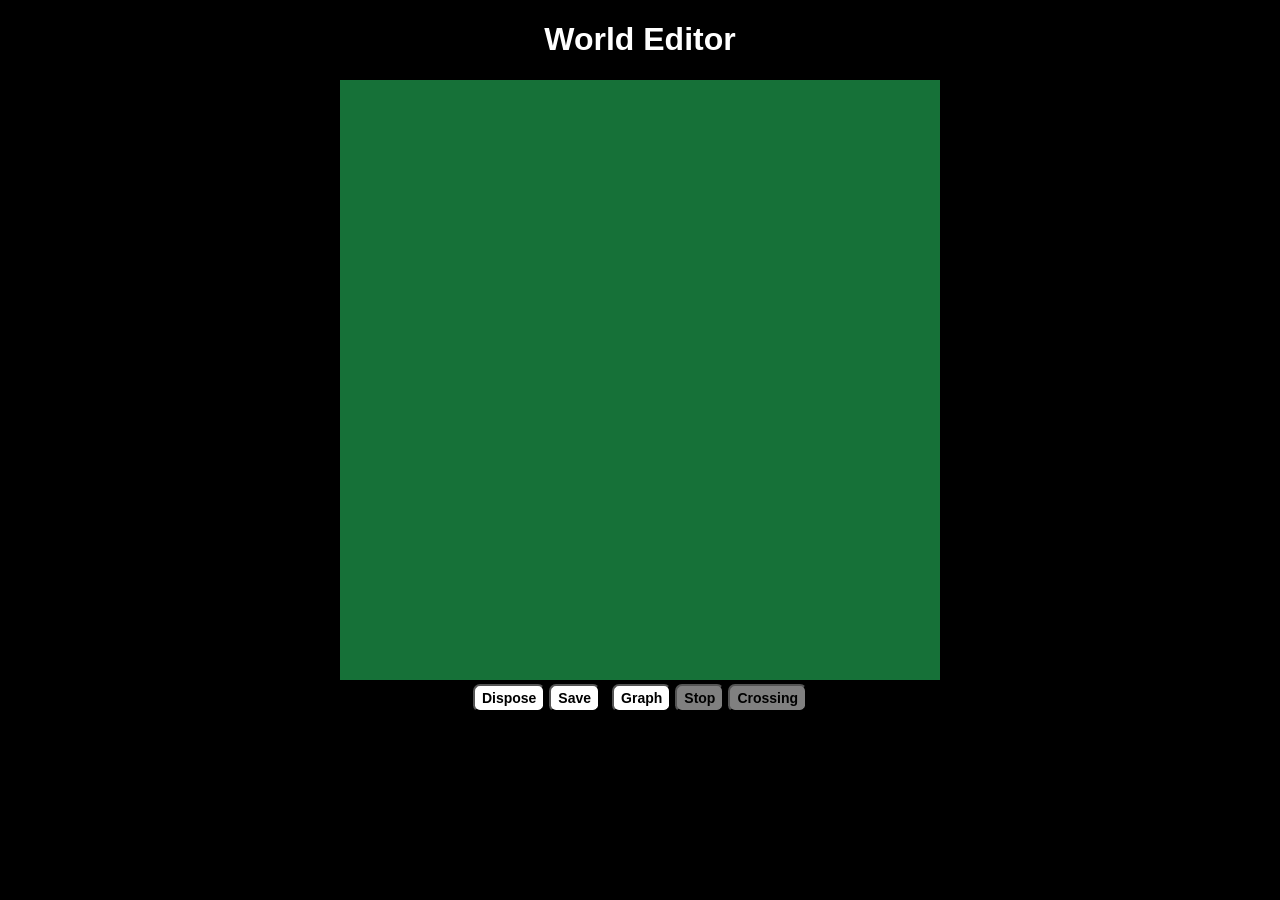
==== index.html @ a1ad4cc3 "Styled the crossing mark" ====
<!DOCTYPE html>
<html lang="en">
<head>
    <meta charset="UTF-8">
    <meta name="viewport" content="width=device-width, initial-scale=1.0">
    <title>Self driving cars</title>
    <link rel="stylesheet" href="style.css"/>
</head>
<body>
    <h1>World Editor</h1>
    <canvas id="myCanvas"></canvas>
    <div id="controls">
        <button onclick="dispose()">Dispose</button>
        <button onclick="save()">Save</button>
        &nbsp;
        <button id="graphBtn" onclick="setMode('graph')">Graph</button>
        <button id="stopBtn" onclick="setMode('stop')">Stop</button>
        <button id="crossingBtn" onclick="setMode('crossing')">Crossing</button>
    </div>
    
<script src="src/world.js"></script>
<script src="src/viewport.js"></script>
<script src="src/markings/stop.js"></script>
<script src="src/markings/crossing.js"></script>
<script src="src/editors/graphEditor.js"></script>
<script src="src/editors/stopEditor.js"></script>
<script src="src/editors/crossingEditor.js"></script>
<script src="src/items/tree.js"></script>
<script src="src/items/building.js"></script>
<script src="src/math/graph.js"></script>
<script src="src/math/utils.js"></script>
<script src="src/primitives/point.js"></script>
<script src="src/primitives/segment.js"></script>
<script src="src/primitives/polygon.js"></script>
<script src="src/primitives/envelope.js"></script>
<script>

    myCanvas.width = 600;
    myCanvas.height = 600;
    
    const ctx = myCanvas.getContext("2d");

    const graphString = localStorage.getItem("graph");
    const graphInfo = graphString ? JSON.parse(graphString) : null;
    const graph = graphInfo 
    ? Graph.load(graphInfo)
    : new Graph();

    const world = new World(graph);
    const viewport = new Viewport(myCanvas);
    const graphEditor = new GraphEditor(viewport, graph);
    const stopEditor = new StopEditor(viewport, world);
    const crossingEditor = new CrossingEditor(viewport, world);

    let oldGraphHash = graph.hash();
    setMode("graph");
    animate();

    function animate() {
        viewport.reset();
        if (graph.hash() != oldGraphHash) {
            world.generate();
            oldGraphHash = graph.hash();
        }
        const viewPoint = scale(viewport.getOffset(), -1);
        world.draw(ctx, viewPoint);
        ctx.globalAlpha = 0.3;
        graphEditor.display();
        stopEditor.display();
        crossingEditor.display();
        requestAnimationFrame(animate);
    }

    function dispose() {
        graphEditor.dispose();
        world.markings.length = 0;
    }

    function save() {
        localStorage.setItem("graph", JSON.stringify(graph));
    }

    function setMode(mode) {
        disableEditors();
        switch (mode) {
            case "graph":
                graphBtn.style.backgroundColor = "white";
                graphEditor.enable();
                break;
            case "stop":
                stopBtn.style.backgroundColor = "white";
                stopEditor.enable();
                break;
            case "crossing":
                crossingBtn.style.backgroundColor = "white";
                crossingEditor.enable();
                break;
        }
    }

    function disableEditors() {
        graphBtn.style.backgroundColor = "gray";
        graphEditor.disable();
        stopBtn.style.backgroundColor = "gray";
        stopEditor.disable();
        crossingBtn.style.backgroundColor = "gray";
        crossingEditor.disable();

    }
</script>
</body>
</html>
---- style.css ----
body {
    background-color: black;
    text-align: center;
}

h1 {
    color: white;
    font-family: Arial;
}

#myCanvas {
    background-color: #2a5a;
}

button {
    background: none;
    background-color: white;
    font-size: 14px;
    font-weight: 600;
    font-family: Arial, Helvetica, sans-serif;
    padding: 4px 7px;
    border-radius: 7px;
    cursor: pointer;
}
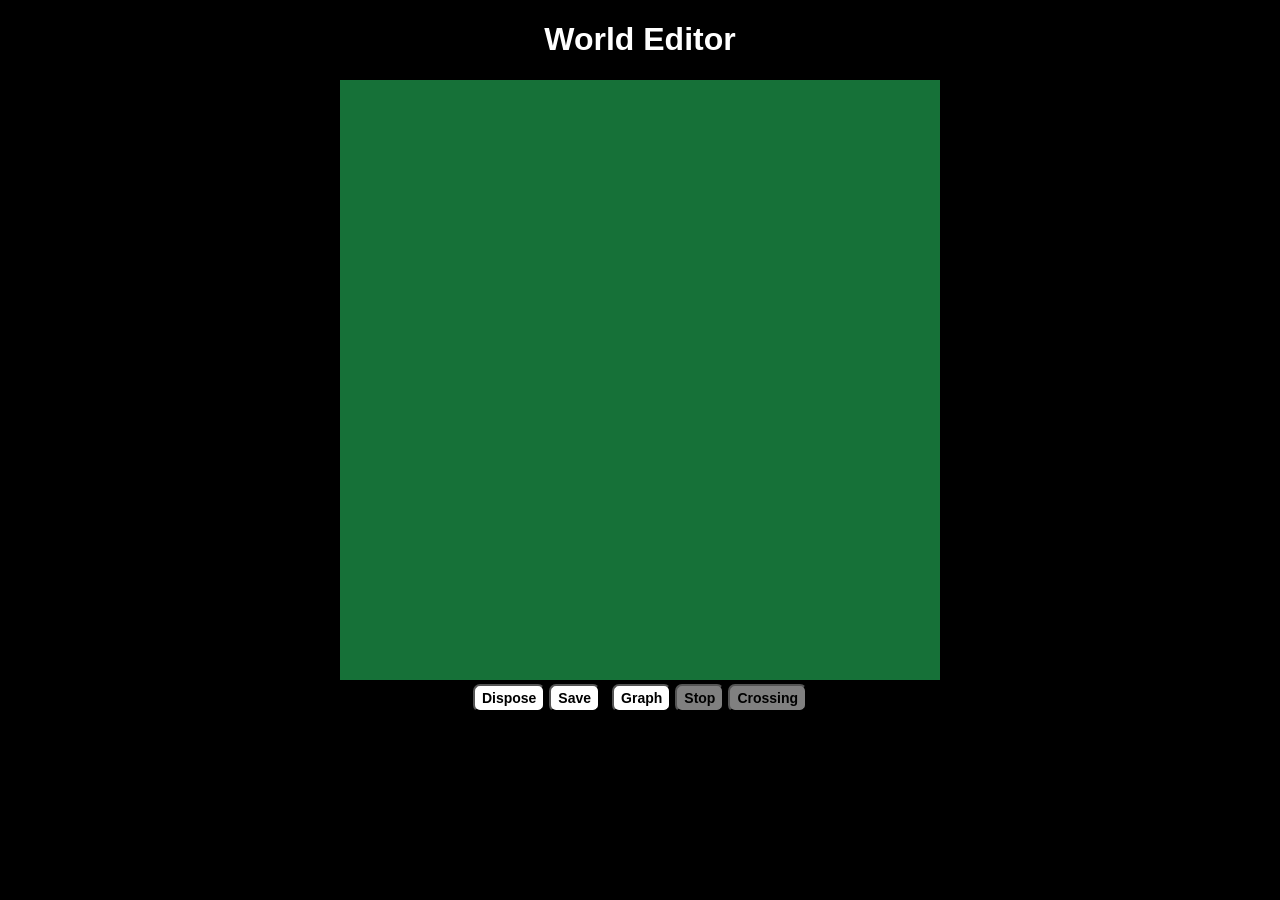
==== commit f899dc21: "Refactor the markings same as the editors" ====
--- a/index.html
+++ b/index.html
@@ -20,8 +20,10 @@
     
 <script src="src/world.js"></script>
 <script src="src/viewport.js"></script>
+<script src="src/markings/marking.js"></script>
 <script src="src/markings/stop.js"></script>
 <script src="src/markings/crossing.js"></script>
+<script src="src/editors/markingEditor.js"></script>
 <script src="src/editors/graphEditor.js"></script>
 <script src="src/editors/stopEditor.js"></script>
 <script src="src/editors/crossingEditor.js"></script>
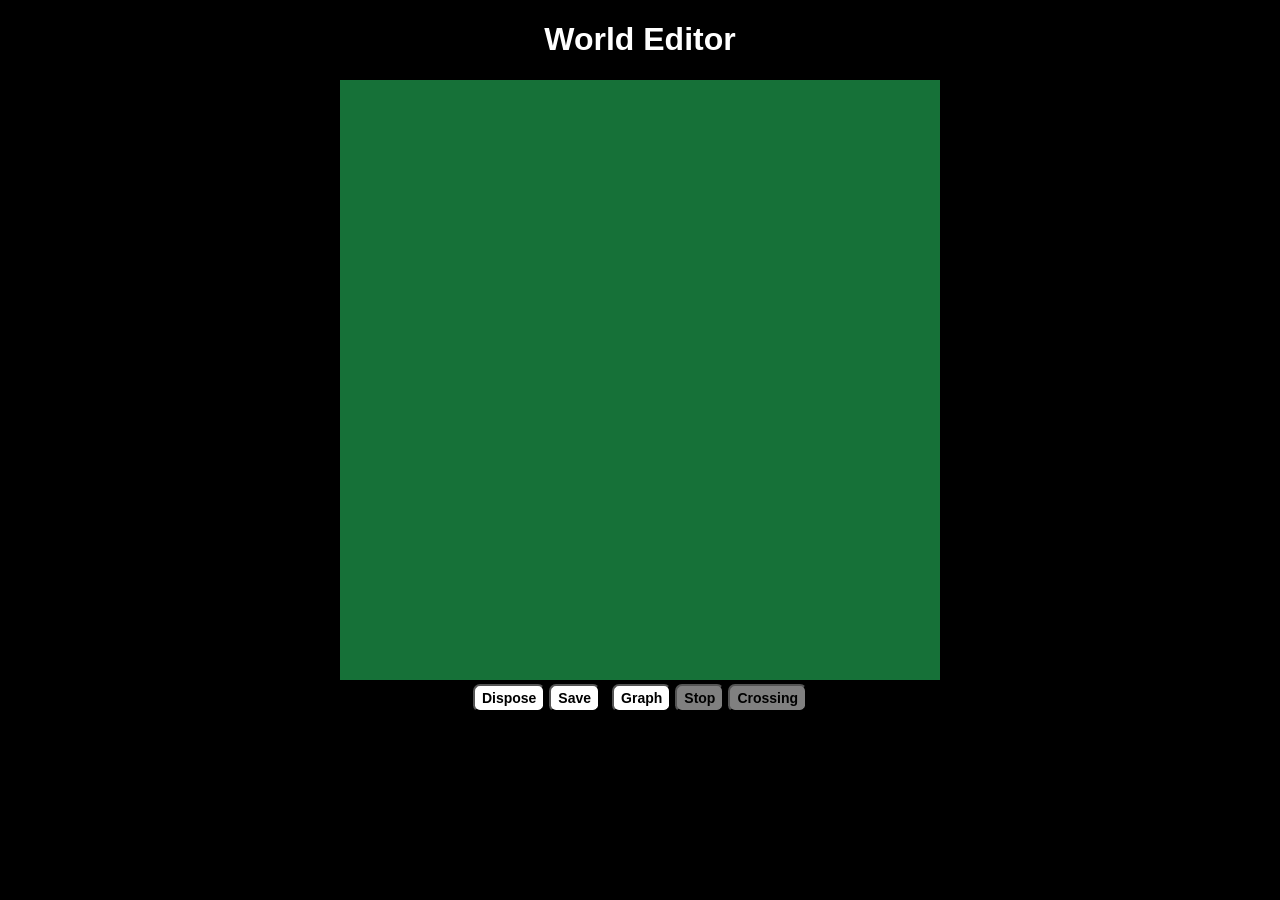
==== commit 56c96a8d: "Reafactor the html so now it's easier to understand" ====
--- a/index.html
+++ b/index.html
@@ -50,9 +50,11 @@
 
     const world = new World(graph);
     const viewport = new Viewport(myCanvas);
-    const graphEditor = new GraphEditor(viewport, graph);
-    const stopEditor = new StopEditor(viewport, world);
-    const crossingEditor = new CrossingEditor(viewport, world);
+    const tools = {
+        graph: { button: graphBtn, editor: new GraphEditor(viewport, graph) },
+        stop: { button: stopBtn, editor: new StopEditor(viewport, world) },
+        crossing: { button: crossingBtn, editor: new CrossingEditor(viewport, world) }
+    }
 
     let oldGraphHash = graph.hash();
     setMode("graph");
@@ -67,14 +69,14 @@
         const viewPoint = scale(viewport.getOffset(), -1);
         world.draw(ctx, viewPoint);
         ctx.globalAlpha = 0.3;
-        graphEditor.display();
-        stopEditor.display();
-        crossingEditor.display();
+        for (const tool of Object.values(tools)) {
+            tool.editor.display();
+        }
         requestAnimationFrame(animate);
     }
 
     function dispose() {
-        graphEditor.dispose();
+        tools["graph"].editor.dispose();
         world.markings.length = 0;
     }
 
@@ -84,30 +86,16 @@
 
     function setMode(mode) {
         disableEditors();
-        switch (mode) {
-            case "graph":
-                graphBtn.style.backgroundColor = "white";
-                graphEditor.enable();
-                break;
-            case "stop":
-                stopBtn.style.backgroundColor = "white";
-                stopEditor.enable();
-                break;
-            case "crossing":
-                crossingBtn.style.backgroundColor = "white";
-                crossingEditor.enable();
-                break;
-        }
+            tools[mode].button.style.backgroundColor = "white";
+            tools[mode].editor.enable();
+
     }
 
     function disableEditors() {
-        graphBtn.style.backgroundColor = "gray";
-        graphEditor.disable();
-        stopBtn.style.backgroundColor = "gray";
-        stopEditor.disable();
-        crossingBtn.style.backgroundColor = "gray";
-        crossingEditor.disable();
-
+        for (const tool of Object.values(tools)) {
+            tool.button.style.backgroundColor = "gray";
+            tool.editor.disable();
+        }
     }
 </script>
 </body>
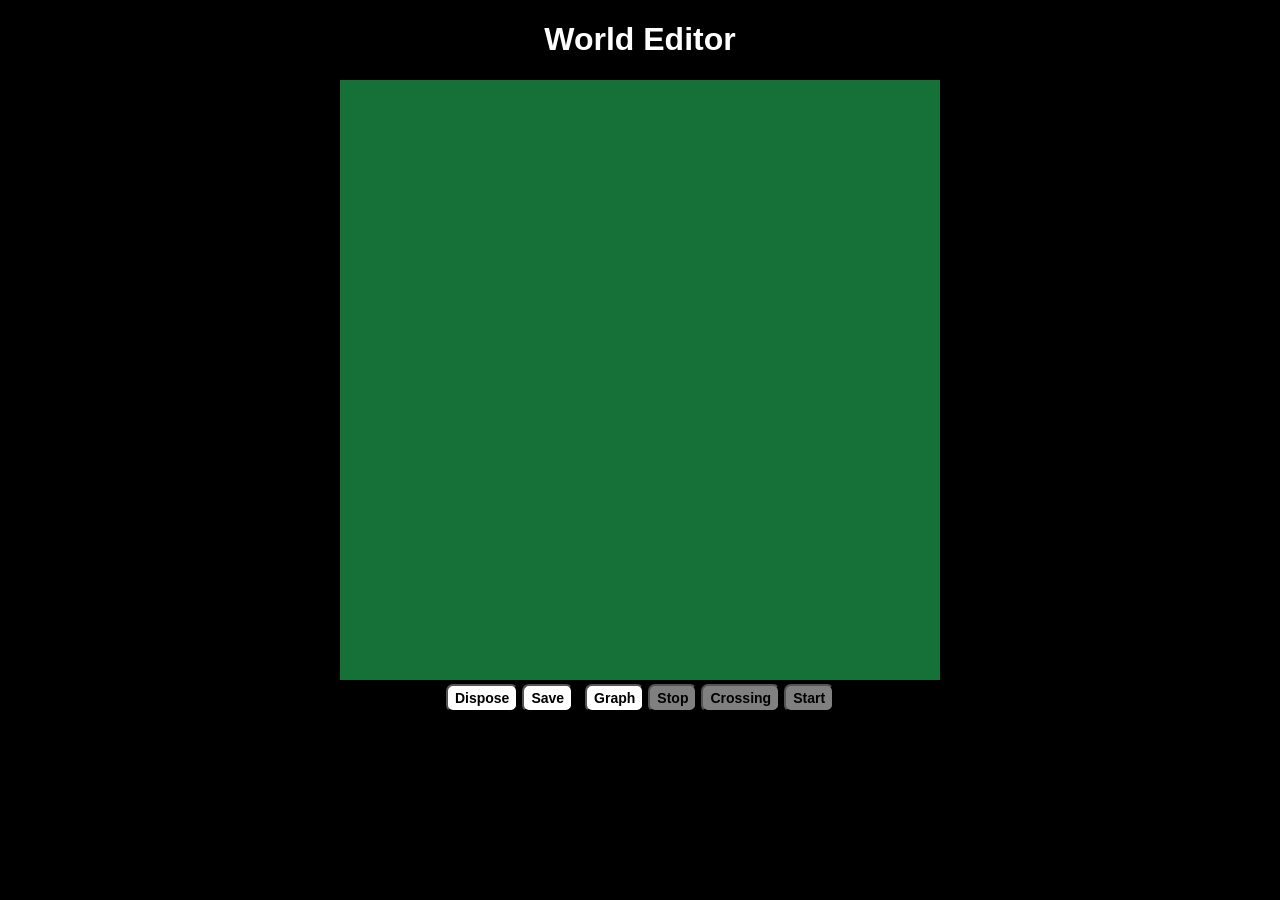
==== commit 21529a89: "Start mark that paste a car" ====
--- a/index.html
+++ b/index.html
@@ -16,16 +16,19 @@
         <button id="graphBtn" onclick="setMode('graph')">Graph</button>
         <button id="stopBtn" onclick="setMode('stop')">Stop</button>
         <button id="crossingBtn" onclick="setMode('crossing')">Crossing</button>
+        <button id="startBtn" onclick="setMode('start')">Start</button>
     </div>
     
 <script src="src/world.js"></script>
 <script src="src/viewport.js"></script>
 <script src="src/markings/marking.js"></script>
 <script src="src/markings/stop.js"></script>
+<script src="src/markings/start.js"></script>
 <script src="src/markings/crossing.js"></script>
 <script src="src/editors/markingEditor.js"></script>
 <script src="src/editors/graphEditor.js"></script>
 <script src="src/editors/stopEditor.js"></script>
+<script src="src/editors/startEditor.js"></script>
 <script src="src/editors/crossingEditor.js"></script>
 <script src="src/items/tree.js"></script>
 <script src="src/items/building.js"></script>
@@ -53,7 +56,8 @@
     const tools = {
         graph: { button: graphBtn, editor: new GraphEditor(viewport, graph) },
         stop: { button: stopBtn, editor: new StopEditor(viewport, world) },
-        crossing: { button: crossingBtn, editor: new CrossingEditor(viewport, world) }
+        crossing: { button: crossingBtn, editor: new CrossingEditor(viewport, world) },
+        start: { button: startBtn, editor: new StartEditor(viewport, world) }
     }
 
     let oldGraphHash = graph.hash();
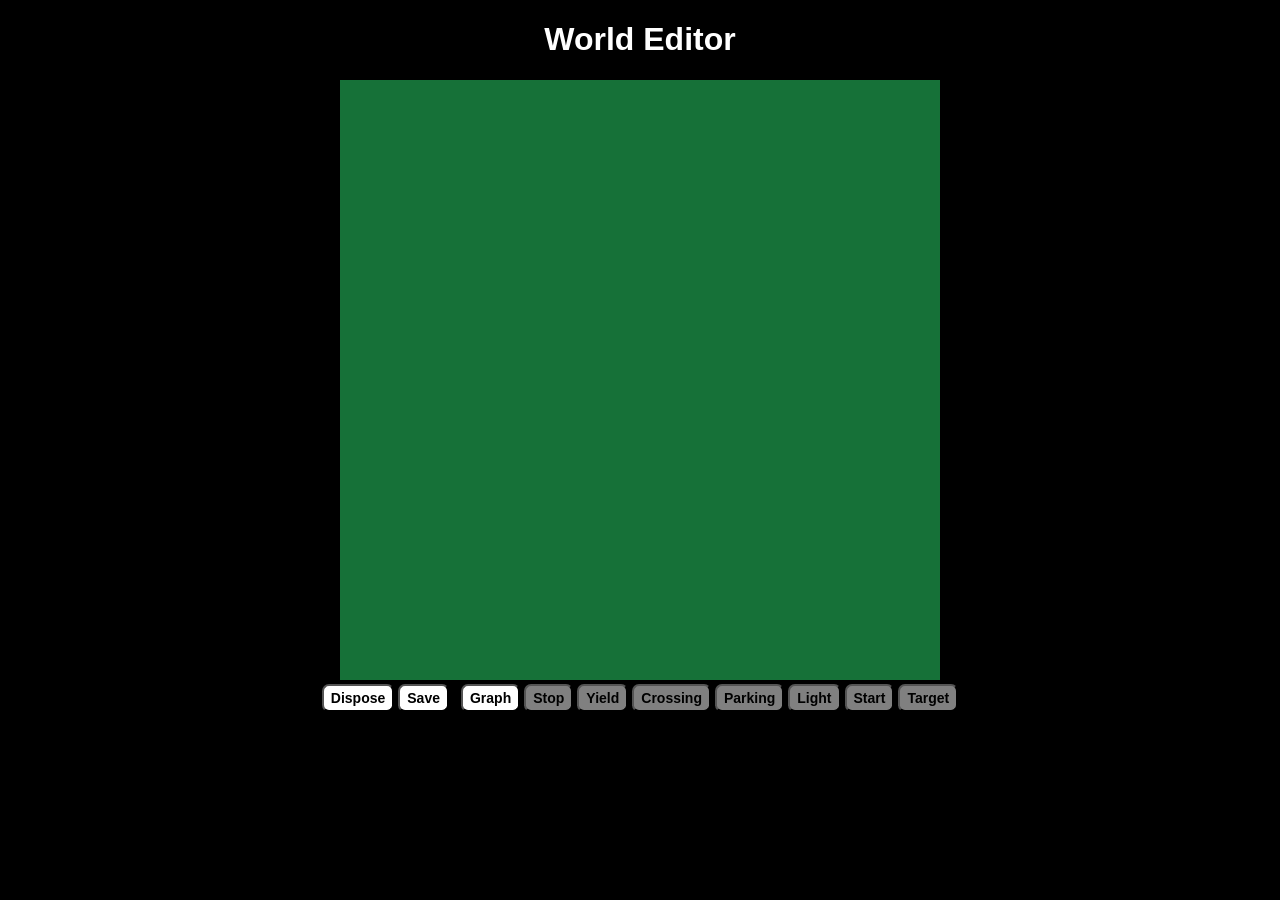
==== commit 16a9c9cd: "Add new marks buttons" ====
--- a/index.html
+++ b/index.html
@@ -15,21 +15,33 @@
         &nbsp;
         <button id="graphBtn" onclick="setMode('graph')">Graph</button>
         <button id="stopBtn" onclick="setMode('stop')">Stop</button>
+        <button id="yieldBtn" onclick="setMode('yield')">Yield</button>
         <button id="crossingBtn" onclick="setMode('crossing')">Crossing</button>
+        <button id="parkingBtn" onclick="setMode('parking')">Parking</button>
+        <button id="lightBtn" onclick="setMode('light')">Light</button>
         <button id="startBtn" onclick="setMode('start')">Start</button>
+        <button id="targetBtn" onclick="setMode('target')">Target</button>
     </div>
-    
+
 <script src="src/world.js"></script>
 <script src="src/viewport.js"></script>
 <script src="src/markings/marking.js"></script>
 <script src="src/markings/stop.js"></script>
+<script src="src/markings/yield.js"></script>
+<script src="src/markings/crossing.js"></script>
+<script src="src/markings/parking.js"></script>
+<script src="src/markings/light.js"></script>
 <script src="src/markings/start.js"></script>
-<script src="src/markings/crossing.js"></script>
+<script src="src/markings/target.js"></script>
 <script src="src/editors/markingEditor.js"></script>
 <script src="src/editors/graphEditor.js"></script>
 <script src="src/editors/stopEditor.js"></script>
+<script src="src/editors/yieldEditor.js"></script>
+<script src="src/editors/crossingEditor.js"></script>
+<script src="src/editors/parkingEditor.js"></script>
+<script src="src/editors/lightEditor.js"></script>
 <script src="src/editors/startEditor.js"></script>
-<script src="src/editors/crossingEditor.js"></script>
+<script src="src/editors/targetEditor.js"></script>
 <script src="src/items/tree.js"></script>
 <script src="src/items/building.js"></script>
 <script src="src/math/graph.js"></script>
@@ -42,12 +54,12 @@
 
     myCanvas.width = 600;
     myCanvas.height = 600;
-    
+
     const ctx = myCanvas.getContext("2d");
 
     const graphString = localStorage.getItem("graph");
     const graphInfo = graphString ? JSON.parse(graphString) : null;
-    const graph = graphInfo 
+    const graph = graphInfo
     ? Graph.load(graphInfo)
     : new Graph();
 
@@ -56,8 +68,12 @@
     const tools = {
         graph: { button: graphBtn, editor: new GraphEditor(viewport, graph) },
         stop: { button: stopBtn, editor: new StopEditor(viewport, world) },
+        yield: { button: yieldBtn, editor: new YieldEditor(viewport, world) },
         crossing: { button: crossingBtn, editor: new CrossingEditor(viewport, world) },
-        start: { button: startBtn, editor: new StartEditor(viewport, world) }
+        parking: { button: parkingBtn, editor: new ParkingEditor(viewport, world) },
+        light: { button: lightBtn, editor: new LightEditor(viewport, world) },
+        start: { button: startBtn, editor: new StartEditor(viewport, world) },
+        target: { button: targetBtn, editor: new TargetEditor(viewport, world) }
     }
 
     let oldGraphHash = graph.hash();
@@ -90,9 +106,8 @@
 
     function setMode(mode) {
         disableEditors();
-            tools[mode].button.style.backgroundColor = "white";
-            tools[mode].editor.enable();
-
+        tools[mode].button.style.backgroundColor = "white";
+        tools[mode].editor.enable();
     }
 
     function disableEditors() {
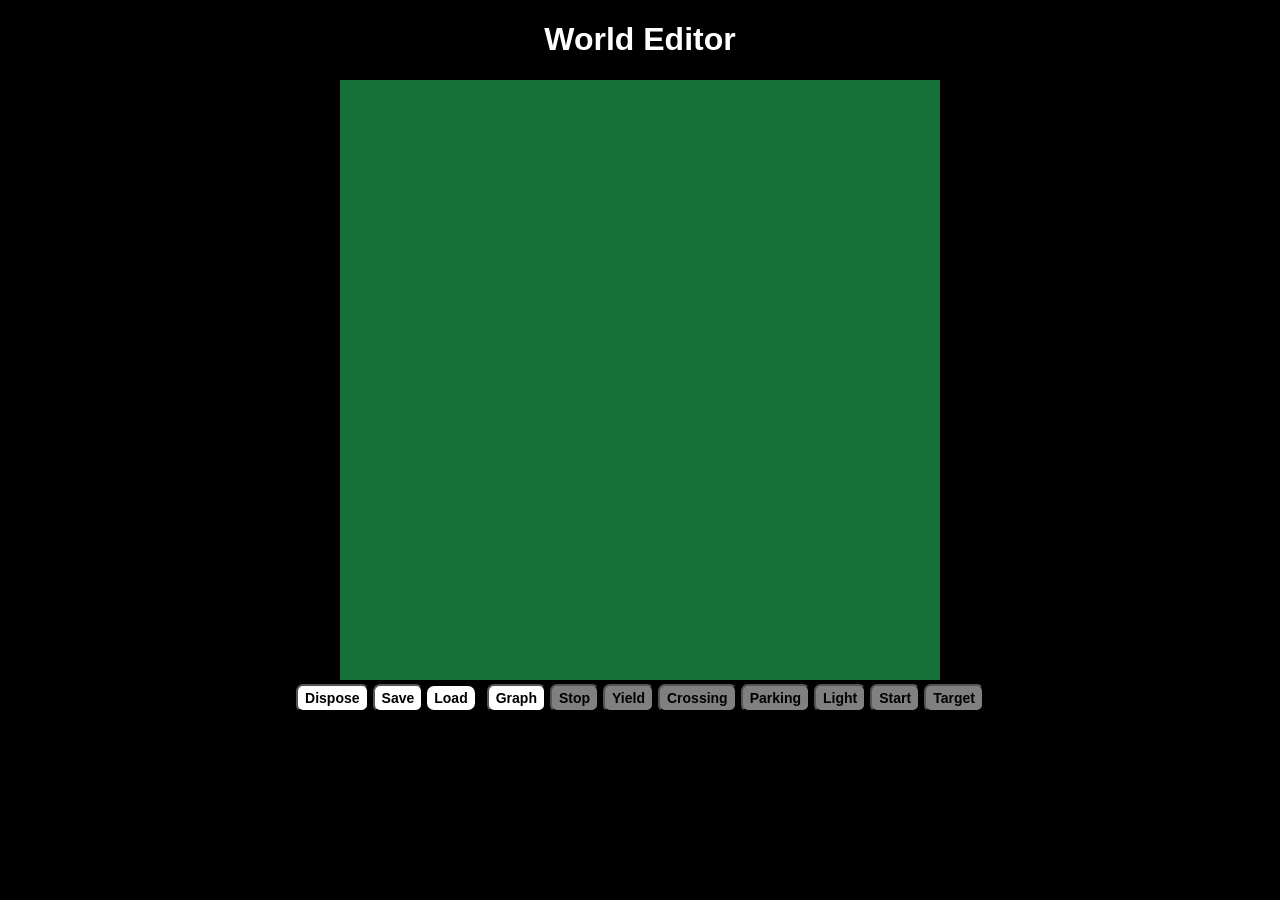
==== commit 9b28f252: "Save and load world from .world file" ====
--- a/index.html
+++ b/index.html
@@ -12,6 +12,15 @@
     <div id="controls">
         <button onclick="dispose()">Dispose</button>
         <button onclick="save()">Save</button>
+        <label for="fileInput" class="file-input-label">
+            Load
+            <input
+                type="file"
+                id="fileInput"
+                accept=".world"
+                onchange="load(event)"
+            />
+        </label>
         &nbsp;
         <button id="graphBtn" onclick="setMode('graph')">Graph</button>
         <button id="stopBtn" onclick="setMode('stop')">Stop</button>
@@ -57,14 +66,13 @@
 
     const ctx = myCanvas.getContext("2d");
 
-    const graphString = localStorage.getItem("graph");
-    const graphInfo = graphString ? JSON.parse(graphString) : null;
-    const graph = graphInfo
-    ? Graph.load(graphInfo)
-    : new Graph();
-
-    const world = new World(graph);
-    const viewport = new Viewport(myCanvas);
+    const worldString = localStorage.getItem("world");
+    const worldInfo = worldString ? JSON.parse(worldString) : null;
+    let world = worldInfo
+        ? World.load(worldInfo)
+        : new World(new Graph());
+    const graph = world.graph;
+    const viewport = new Viewport(myCanvas, world.zoom, world.offset);
     const tools = {
         graph: { button: graphBtn, editor: new GraphEditor(viewport, graph) },
         stop: { button: stopBtn, editor: new StopEditor(viewport, world) },
@@ -101,7 +109,42 @@
     }
 
     function save() {
-        localStorage.setItem("graph", JSON.stringify(graph));
+        world.zoom = viewport.zoom;
+        world.offset = viewport.offset;
+
+        const element = document.createElement("a");
+        element.setAttribute(
+            "href",
+            "data:application/json;charset=utf-8," +
+                encodeURIComponent(JSON.stringify(world))
+        );
+
+        const fileName = "name.world";
+        element.setAttribute("download", fileName);
+
+        element.click();
+
+        localStorage.setItem("world", JSON.stringify(world));
+    }
+
+    function load(event) {
+        const file = event.target.files[0];
+
+        if (!file) {
+            alert("No file selected.");
+            return;
+        }
+
+        const reader = new FileReader();
+        reader.readAsText(file);
+
+        reader.onload = (evt) => {
+            const fileContent = evt.target.result;
+            const jsonData = JSON.parse(fileContent);
+            world = World.load(jsonData);
+            localStorage.setItem("world", JSON.stringify(world));
+            location.reload();
+        };
     }
 
     function setMode(mode) {
--- a/style.css
+++ b/style.css
@@ -12,7 +12,8 @@
     background-color: #2a5a;
 }
 
-button {
+button, .file-input-label {
+    display: inline-block;
     background: none;
     background-color: white;
     font-size: 14px;
@@ -22,3 +23,7 @@
     border-radius: 7px;
     cursor: pointer;
 }
+
+input[type="file"] {
+    display: none;
+}
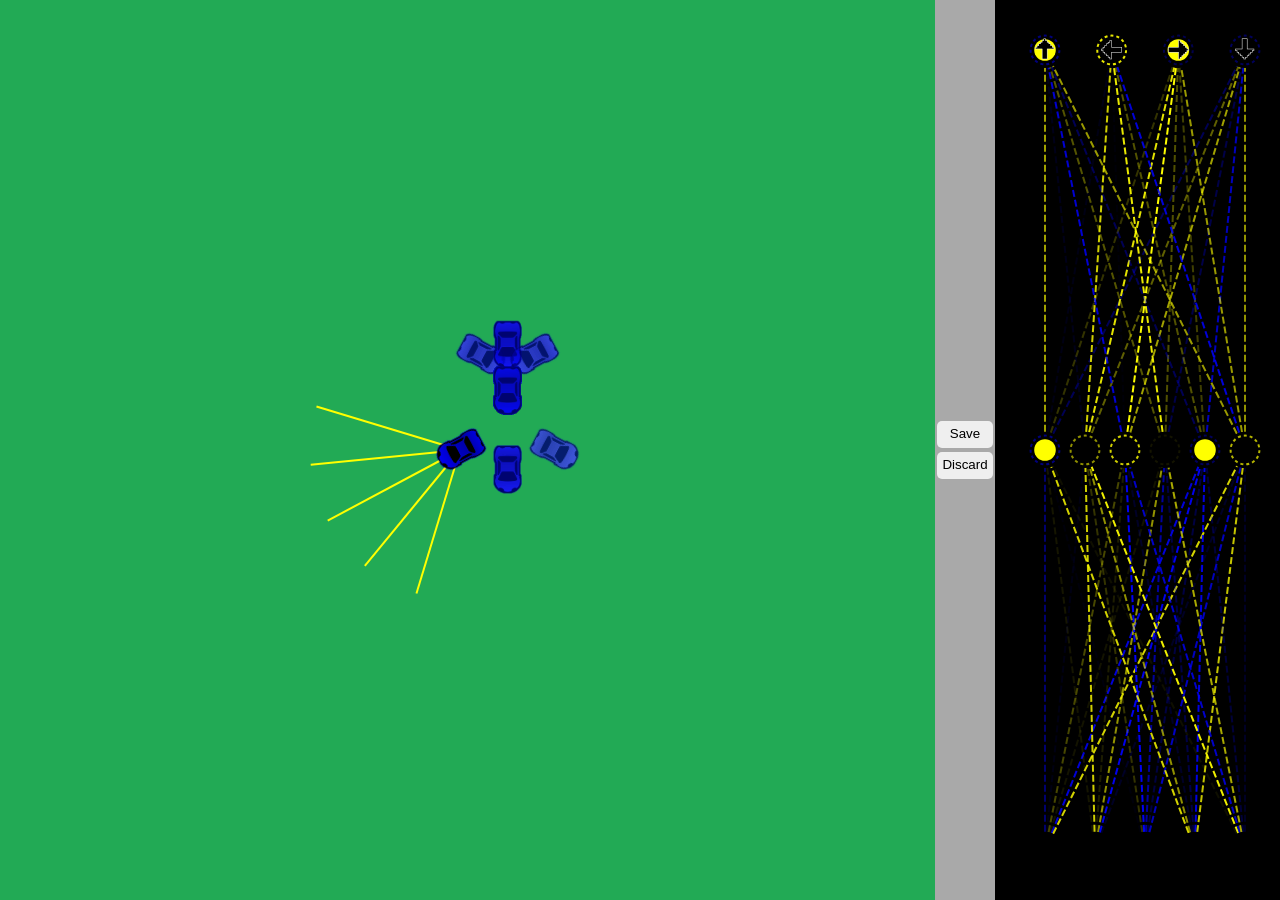
==== commit 57f0b7c3: "Integrate car simulation with saved world" ====
--- a/index.html
+++ b/index.html
@@ -2,163 +2,42 @@
 <html lang="en">
 <head>
     <meta charset="UTF-8">
-    <meta name="viewport" content="width=device-width, initial-scale=1.0">
-    <title>Self driving cars</title>
-    <link rel="stylesheet" href="style.css"/>
+    <title>Self-driving car</title>
+    <link rel="stylesheet" href="style.css">
 </head>
 <body>
-    <h1>World Editor</h1>
-    <canvas id="myCanvas"></canvas>
-    <div id="controls">
-        <button onclick="dispose()">Dispose</button>
+    <canvas id="carCanvas"></canvas>
+    <div id="verticalButtons">
         <button onclick="save()">Save</button>
-        <label for="fileInput" class="file-input-label">
-            Load
-            <input
-                type="file"
-                id="fileInput"
-                accept=".world"
-                onchange="load(event)"
-            />
-        </label>
-        &nbsp;
-        <button id="graphBtn" onclick="setMode('graph')">Graph</button>
-        <button id="stopBtn" onclick="setMode('stop')">Stop</button>
-        <button id="yieldBtn" onclick="setMode('yield')">Yield</button>
-        <button id="crossingBtn" onclick="setMode('crossing')">Crossing</button>
-        <button id="parkingBtn" onclick="setMode('parking')">Parking</button>
-        <button id="lightBtn" onclick="setMode('light')">Light</button>
-        <button id="startBtn" onclick="setMode('start')">Start</button>
-        <button id="targetBtn" onclick="setMode('target')">Target</button>
+        <button onclick="discard()">Discard</button>
     </div>
+    <canvas id="networkCanvas"></canvas>
 
-<script src="src/world.js"></script>
-<script src="src/viewport.js"></script>
-<script src="src/markings/marking.js"></script>
-<script src="src/markings/stop.js"></script>
-<script src="src/markings/yield.js"></script>
-<script src="src/markings/crossing.js"></script>
-<script src="src/markings/parking.js"></script>
-<script src="src/markings/light.js"></script>
-<script src="src/markings/start.js"></script>
-<script src="src/markings/target.js"></script>
-<script src="src/editors/markingEditor.js"></script>
-<script src="src/editors/graphEditor.js"></script>
-<script src="src/editors/stopEditor.js"></script>
-<script src="src/editors/yieldEditor.js"></script>
-<script src="src/editors/crossingEditor.js"></script>
-<script src="src/editors/parkingEditor.js"></script>
-<script src="src/editors/lightEditor.js"></script>
-<script src="src/editors/startEditor.js"></script>
-<script src="src/editors/targetEditor.js"></script>
-<script src="src/items/tree.js"></script>
-<script src="src/items/building.js"></script>
-<script src="src/math/graph.js"></script>
-<script src="src/math/utils.js"></script>
-<script src="src/primitives/point.js"></script>
-<script src="src/primitives/segment.js"></script>
-<script src="src/primitives/polygon.js"></script>
-<script src="src/primitives/envelope.js"></script>
-<script>
+    <script src="world/src/world.js"></script>
+    <script src="world/src/viewport.js"></script>
+    <script src="world/src/markings/marking.js"></script>
+    <script src="world/src/markings/stop.js"></script>
+    <script src="world/src/markings/yield.js"></script>
+    <script src="world/src/markings/crossing.js"></script>
+    <script src="world/src/markings/parking.js"></script>
+    <script src="world/src/markings/light.js"></script>
+    <script src="world/src/markings/start.js"></script>
+    <script src="world/src/markings/target.js"></script>
+    <script src="world/src/items/tree.js"></script>
+    <script src="world/src/items/building.js"></script>
+    <script src="world/src/math/utils.js"></script>
+    <script src="world/src/math/graph.js"></script>
+    <script src="world/src/primitives/point.js"></script>
+    <script src="world/src/primitives/segment.js"></script>
+    <script src="world/src/primitives/polygon.js"></script>
+    <script src="world/src/primitives/envelope.js"></script>
 
-    myCanvas.width = 600;
-    myCanvas.height = 600;
-
-    const ctx = myCanvas.getContext("2d");
-
-    const worldString = localStorage.getItem("world");
-    const worldInfo = worldString ? JSON.parse(worldString) : null;
-    let world = worldInfo
-        ? World.load(worldInfo)
-        : new World(new Graph());
-    const graph = world.graph;
-    const viewport = new Viewport(myCanvas, world.zoom, world.offset);
-    const tools = {
-        graph: { button: graphBtn, editor: new GraphEditor(viewport, graph) },
-        stop: { button: stopBtn, editor: new StopEditor(viewport, world) },
-        yield: { button: yieldBtn, editor: new YieldEditor(viewport, world) },
-        crossing: { button: crossingBtn, editor: new CrossingEditor(viewport, world) },
-        parking: { button: parkingBtn, editor: new ParkingEditor(viewport, world) },
-        light: { button: lightBtn, editor: new LightEditor(viewport, world) },
-        start: { button: startBtn, editor: new StartEditor(viewport, world) },
-        target: { button: targetBtn, editor: new TargetEditor(viewport, world) }
-    }
-
-    let oldGraphHash = graph.hash();
-    setMode("graph");
-    animate();
-
-    function animate() {
-        viewport.reset();
-        if (graph.hash() != oldGraphHash) {
-            world.generate();
-            oldGraphHash = graph.hash();
-        }
-        const viewPoint = scale(viewport.getOffset(), -1);
-        world.draw(ctx, viewPoint);
-        ctx.globalAlpha = 0.3;
-        for (const tool of Object.values(tools)) {
-            tool.editor.display();
-        }
-        requestAnimationFrame(animate);
-    }
-
-    function dispose() {
-        tools["graph"].editor.dispose();
-        world.markings.length = 0;
-    }
-
-    function save() {
-        world.zoom = viewport.zoom;
-        world.offset = viewport.offset;
-
-        const element = document.createElement("a");
-        element.setAttribute(
-            "href",
-            "data:application/json;charset=utf-8," +
-                encodeURIComponent(JSON.stringify(world))
-        );
-
-        const fileName = "name.world";
-        element.setAttribute("download", fileName);
-
-        element.click();
-
-        localStorage.setItem("world", JSON.stringify(world));
-    }
-
-    function load(event) {
-        const file = event.target.files[0];
-
-        if (!file) {
-            alert("No file selected.");
-            return;
-        }
-
-        const reader = new FileReader();
-        reader.readAsText(file);
-
-        reader.onload = (evt) => {
-            const fileContent = evt.target.result;
-            const jsonData = JSON.parse(fileContent);
-            world = World.load(jsonData);
-            localStorage.setItem("world", JSON.stringify(world));
-            location.reload();
-        };
-    }
-
-    function setMode(mode) {
-        disableEditors();
-        tools[mode].button.style.backgroundColor = "white";
-        tools[mode].editor.enable();
-    }
-
-    function disableEditors() {
-        for (const tool of Object.values(tools)) {
-            tool.button.style.backgroundColor = "gray";
-            tool.editor.disable();
-        }
-    }
-</script>
+    <script src="visualizer.js"></script>
+    <script src="network.js"></script>
+    <script src="sensor.js"></script>
+    <script src="utils.js"></script>
+    <script src="controls.js"></script>
+    <script src="car.js"></script>
+    <script src="main.js"></script>
 </body>
 </html>
--- a/style.css
+++ b/style.css
@@ -1,29 +1,31 @@
-body {
-    background-color: black;
-    text-align: center;
+body{
+    margin:0;
+    background:darkgray;
+    overflow:hidden;
+    display:flex;
+    justify-content:center;
+    align-items:center;
 }
 
-h1 {
-    color: white;
-    font-family: Arial;
+#verticalButtons{
+    display:flex;
+    flex-direction:column;
 }
 
-#myCanvas {
-    background-color: #2a5a;
+button{
+    border: none;
+    border-radius: 5px;
+    padding: 5px 5px 7px 5px;
+    margin: 2px;
+    cursor:pointer;
+}
+button:hover{
+    background:blue;
 }
 
-button, .file-input-label {
-    display: inline-block;
-    background: none;
-    background-color: white;
-    font-size: 14px;
-    font-weight: 600;
-    font-family: Arial, Helvetica, sans-serif;
-    padding: 4px 7px;
-    border-radius: 7px;
-    cursor: pointer;
+#networkCanvas{
+    background:black;
 }
-
-input[type="file"] {
-    display: none;
+#carCanvas{
+    background:#2a5;
 }
